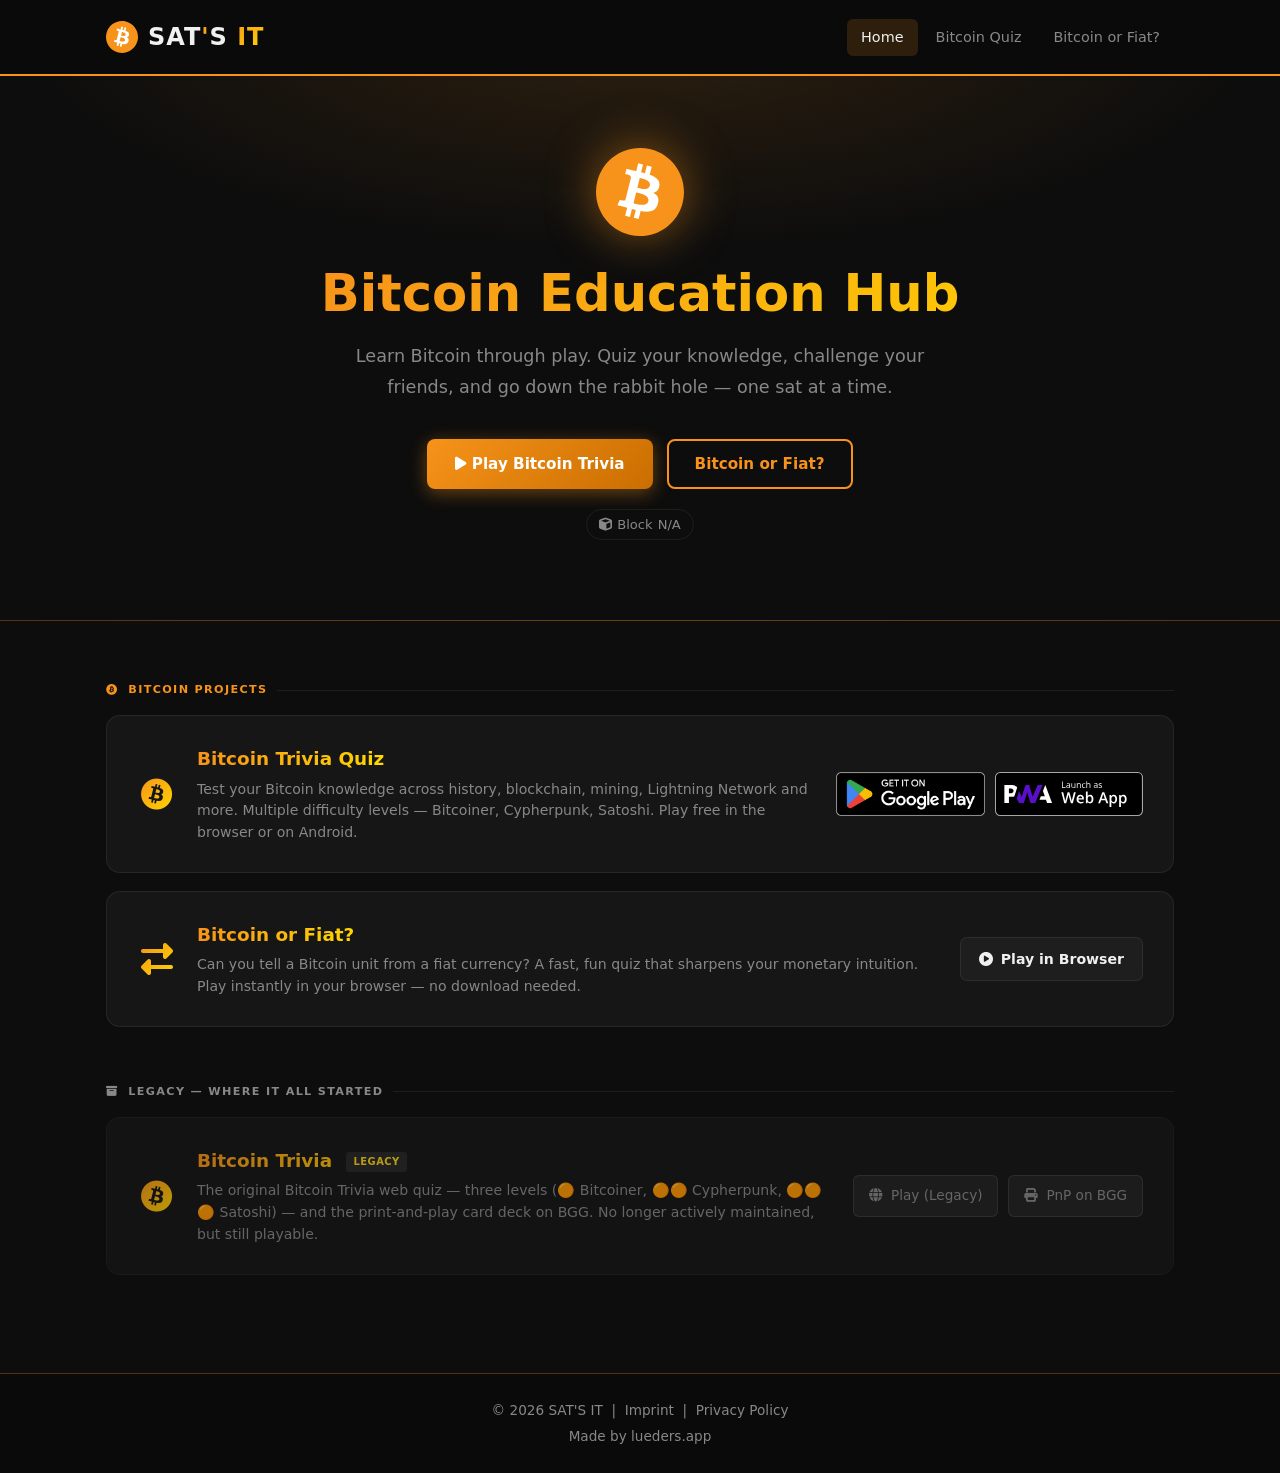
==== index.html @ e28189c7 "add block heigt and adjusted links" ====
<!DOCTYPE html>
<html lang="en">
<head>
    <meta charset="UTF-8">
    <meta name="viewport" content="width=device-width, initial-scale=1.0">
    <meta name="referrer" content="no-referrer">
    <title>Sat's It – Bitcoin Education Hub</title>
    <meta name="description" content="Sat's It is your Bitcoin education hub. Learn Bitcoin through quizzes, games and interactive tools. Bitcoin Trivia Quiz, Bitcoin or Fiat, and more.">
    <link rel="icon" type="image/svg+xml" href="assets/images/bitcoin/Bitcoin.svg">
    <link rel="stylesheet" href="css/style.css">
    <link rel="stylesheet" href="assets/fontawesome/css/all.min.css">
    <link rel="canonical" href="https://sats-it.com/">
</head>
<body>

<header>
    <div class="container">
        <div class="site-title">
            <img src="assets/images/bitcoin/Bitcoin.svg" alt="Bitcoin ₿">
            <a href="index.html">sat<span>'</span>s<span> it</span></a>
        </div>
        <button class="nav-toggle" aria-label="Toggle navigation" aria-expanded="false">
            <span></span><span></span><span></span>
        </button>
        <nav id="main-nav">
            <ul>
                <li><a href="index.html" class="active">Home</a></li>
                <li><a href="https://octoquizpus.com/bitcoin/" target="_blank" rel="noopener noreferrer">Bitcoin Quiz</a></li>
                <li><a href="https://bitcoinorfiat.com" target="_blank" rel="noopener noreferrer">Bitcoin or Fiat?</a></li>
            </ul>
        </nav>
    </div>
</header>

<main>

    <!-- ── Hero ──────────────────────────────────────────────────────────── -->
    <section class="hero">
        <div class="container">
            <img src="assets/images/bitcoin/Bitcoin.svg" alt="Bitcoin Logo" class="hero-logo">
            <h1>Bitcoin Education Hub</h1>
            <p class="hero-sub">
                Learn Bitcoin through play. Quiz your knowledge, challenge your friends,
                and go down the rabbit hole — one sat at a time.
            </p>
            <div class="hero-cta">
                <a href="https://bitcoin.triviaquiz.games" target="_blank" rel="noopener noreferrer" class="btn-primary">
                    <i class="fas fa-play"></i> Play Bitcoin Trivia
                </a>
                <a href="https://bitcoinorfiat.com" target="_blank" rel="noopener noreferrer" class="btn-outline">
                    Bitcoin or Fiat?
                </a>
            </div>
            <div class="block-height-badge">
                <a href="https://mempool.space" target="_blank" rel="noopener noreferrer">
                    <i class="fas fa-cube"></i>
                    Block <span id="block-height">…</span>
                </a>
            </div>
        </div>
    </section>

    <!-- ── Projects ──────────────────────────────────────────────────────── -->
    <section class="projects">
        <div class="container">

            <div class="section-label orange">
                <i class="fab fa-bitcoin"></i> Bitcoin Projects
            </div>

            <!-- Bitcoin Trivia Quiz -->
            <div class="card">
                <div class="card-body">
                    <i class="fab fa-bitcoin card-icon"></i>
                    <div>
                        <h3><a href="https://octoquizpus.com/bitcoin/" target="_blank" rel="noopener noreferrer">Bitcoin Trivia Quiz</a></h3>
                        <p>
                            Test your Bitcoin knowledge across history, blockchain, mining, Lightning Network
                            and more. Multiple difficulty levels — Bitcoiner, Cypherpunk, Satoshi.
                            Play free in the browser or on Android.
                        </p>
                    </div>
                </div>
                <div class="card-actions">
                    <a href="https://play.google.com/store/apps/details?id=com.luederssolutions.bitcointrivia"
                       target="_blank" rel="noopener noreferrer" class="store-btn">
                        <img src="assets/images/googleplay/GetItOnGooglePlay_Badge_Web_color_English.png"
                             alt="Get it on Google Play" class="store-badge">
                    </a>
                    <a href="https://bitcoin.triviaquiz.games" target="_blank" rel="noopener noreferrer" class="store-btn">
                        <img src="assets/images/pwa/PWA-dark-en.svg" alt="Open as PWA" class="store-badge">
                    </a>
                </div>
            </div>

            <!-- Bitcoin or Fiat? -->
            <div class="card">
                <div class="card-body">
                    <i class="fas fa-exchange-alt card-icon"></i>
                    <div>
                        <h3><a href="https://bitcoinorfiat.com" target="_blank" rel="noopener noreferrer">Bitcoin or Fiat?</a></h3>
                        <p>
                            Can you tell a Bitcoin unit from a fiat currency? A fast, fun quiz that sharpens
                            your monetary intuition. Play instantly in your browser — no download needed.
                        </p>
                    </div>
                </div>
                <div class="card-actions">
                    <a href="https://bitcoinorfiat.com" target="_blank" rel="noopener noreferrer" class="play-btn">
                        <i class="fas fa-play-circle"></i> Play in Browser
                    </a>
                </div>
            </div>

            <!-- ── Legacy ─────────────────────────────────────────────────── -->
            <div style="margin-top: 56px;">
                <div class="section-label">
                    <i class="fas fa-archive"></i> Legacy — where it all started
                </div>

                <!-- Bitcoin Trivia Legacy -->
                <div class="card card--legacy">
                    <div class="card-body">
                        <i class="fab fa-bitcoin card-icon"></i>
                        <div>
                            <h3>
                                Bitcoin Trivia
                                <span class="tag-legacy">Legacy</span>
                            </h3>
                            <p>
                                The original Bitcoin Trivia web quiz — three levels (🟠 Bitcoiner,
                                🟠🟠 Cypherpunk, 🟠🟠🟠 Satoshi) — and the print-and-play card deck on BGG.
                                No longer actively maintained, but still playable.
                            </p>
                        </div>
                    </div>
                    <div class="card-actions">
                        <a href="legacy/bitcoin/" class="btn-legacy">
                            <i class="fas fa-globe"></i> Play (Legacy)
                        </a>
                        <a href="https://boardgamegeek.com/boardgame/451160/bitcoin-trivia"
                           target="_blank" rel="noopener noreferrer" class="btn-legacy">
                            <i class="fas fa-print"></i> PnP on BGG
                        </a>
                    </div>
                </div>
            </div>

        </div>
    </section>

</main>

<footer>
    <div class="container">
        <p>
            &copy; 2026 SAT'S IT &nbsp;|&nbsp;
            <a href="https://legal.lueders.solutions/en/imprint/" target="_blank" rel="noopener noreferrer">Imprint</a>
            &nbsp;|&nbsp;
            <a href="https://legal.lueders.solutions/en/privacy/web-sats-it/" target="_blank" rel="noopener noreferrer">Privacy Policy</a>
        </p>
        <p>Made by <a href="https://lueders.app" target="_blank" rel="noopener noreferrer">lueders.app</a></p>
    </div>
</footer>

<!-- Actual block height script -->
<script src="js/nav.js"></script>
<script>
(function () {
    var el = document.getElementById('block-height');
    if (!el) return;

    function updateBlockHeight() {
        fetch('https://mempool.space/api/blocks/tip/height')
            .then(function (r) { return r.ok ? r.text() : Promise.reject(r.status); })
            .then(function (h) { el.textContent = Number(h).toLocaleString(); })
            .catch(function () { el.textContent = 'N/A'; });
    }

    // Initial load
    updateBlockHeight();

    // Auto-update every 30 seconds
    setInterval(updateBlockHeight, 30000);
})();
</script>

</body>
</html>
---- css/style.css ----
/* ── Bitcoin-orange design system ─────────────────────────────────────── */
:root {
    --btc:        #f7931a;   /* Bitcoin orange */
    --btc-deep:   #c96e00;
    --btc-glow:   rgba(247, 147, 26, 0.18);
    --bg:         #0d0d0d;
    --bg-card:    #161616;
    --bg-card-h:  #1e1e1e;
    --bg-header:  #0a0a0a;
    --text:       #f0f0f0;
    --muted:      #888;
    --border:     rgba(255,255,255,0.07);
    --border-btc: rgba(247,147,26,0.3);
}

/* ── Reset ─────────────────────────────────────────────────────────────── */
*, *::before, *::after { box-sizing: border-box; margin: 0; padding: 0; }

body {
    font-family: -apple-system, BlinkMacSystemFont, 'Segoe UI', system-ui,
                 'Helvetica Neue', Arial, sans-serif;
    background: var(--bg);
    color: var(--text);
    line-height: 1.6;
    -webkit-font-smoothing: antialiased;
}

a { color: var(--btc); text-decoration: none; transition: color .2s; }
a:hover { color: #ffd700; }
ul { list-style: none; }

.container {
    width: 90%;
    max-width: 1100px;
    margin: 0 auto;
    padding: 0 16px;
}

/* ── Header ────────────────────────────────────────────────────────────── */
header {
    background: var(--bg-header);
    border-bottom: 2px solid var(--btc);
    padding: 18px 0;
    position: sticky;
    top: 0;
    z-index: 100;
}

header .container {
    display: flex;
    align-items: center;
    justify-content: space-between;
    gap: 12px;
    flex-wrap: wrap;
}

.site-title {
    font-size: 1.5rem;
    font-weight: 900;
    letter-spacing: .04em;
    text-transform: uppercase;
    color: var(--text);
    display: flex;
    align-items: center;
    gap: 10px;
}

.site-title img {
    height: 32px;
    width: auto;
}

.site-title a {
    color: inherit;
}

.site-title span {
    background: linear-gradient(135deg, var(--btc) 0%, #ffd700 100%);
    -webkit-background-clip: text;
    -webkit-text-fill-color: transparent;
    background-clip: text;
}

nav ul {
    display: flex;
    gap: 4px;
}

nav ul li a {
    color: var(--muted);
    font-weight: 500;
    padding: 7px 14px;
    border-radius: 6px;
    display: block;
    font-size: .9rem;
    transition: color .2s, background .2s;
}

nav ul li a:hover,
nav ul li a.active {
    color: var(--text);
    background: rgba(247,147,26,.15);
}

/* Hamburger */
.nav-toggle {
    display: none;
    flex-direction: column;
    justify-content: space-between;
    width: 26px; height: 18px;
    background: none; border: none; cursor: pointer;
}
.nav-toggle span {
    display: block; height: 2px;
    background: var(--text); border-radius: 2px;
    transition: all .25s;
    transform-origin: center;
}
.nav-toggle[aria-expanded="true"] span:nth-child(1) { transform: translateY(8px) rotate(45deg); }
.nav-toggle[aria-expanded="true"] span:nth-child(2) { opacity: 0; }
.nav-toggle[aria-expanded="true"] span:nth-child(3) { transform: translateY(-8px) rotate(-45deg); }

@media (max-width: 640px) {
    .nav-toggle { display: flex; }
    #main-nav { display: none; width: 100%; order: 3; }
    #main-nav.open { display: block; }
    #main-nav ul { flex-direction: column; padding: 8px 0; }
}

/* ── Hero ───────────────────────────────────────────────────────────────── */
.hero {
    padding: 72px 0 80px;
    text-align: center;
    background:
        radial-gradient(ellipse 70% 60% at 50% -10%, rgba(247,147,26,.14) 0%, transparent 70%),
        var(--bg);
    border-bottom: 1px solid var(--border-btc);
}

.hero-logo {
    display: block;
    margin: 0 auto 28px;
    height: 88px;
    width: auto;
    filter: drop-shadow(0 0 24px rgba(247,147,26,.5));
}

.hero h1 {
    font-size: clamp(2rem, 5vw, 3.2rem);
    font-weight: 800;
    line-height: 1.15;
    margin-bottom: 18px;
    background: linear-gradient(135deg, var(--btc) 20%, #ffd700 100%);
    -webkit-background-clip: text;
    -webkit-text-fill-color: transparent;
    background-clip: text;
}

.hero-sub {
    font-size: 1.1rem;
    color: var(--muted);
    max-width: 600px;
    margin: 0 auto 36px;
    line-height: 1.75;
}

.hero-cta {
    display: flex;
    gap: 14px;
    justify-content: center;
    flex-wrap: wrap;
}

.block-height-badge {
    margin-top: 20px;
    font-size: 0.82rem;
    color: var(--muted);
}
.block-height-badge a {
    color: var(--muted);
    display: inline-flex;
    align-items: center;
    gap: 5px;
    border: 1px solid var(--border);
    border-radius: 20px;
    padding: 4px 12px;
    transition: color .2s, border-color .2s;
}
.block-height-badge a:hover {
    color: var(--btc);
    border-color: var(--border-btc);
}

.btn-primary {
    background: linear-gradient(135deg, var(--btc) 0%, var(--btc-deep) 100%);
    color: #fff;
    padding: 13px 28px;
    border-radius: 8px;
    font-weight: 700;
    font-size: .95rem;
    transition: transform .2s, box-shadow .2s;
    box-shadow: 0 4px 18px rgba(247,147,26,.4);
}
.btn-primary:hover {
    color: #fff;
    transform: translateY(-2px);
    box-shadow: 0 6px 24px rgba(247,147,26,.55);
}

.btn-outline {
    color: var(--btc);
    border: 2px solid var(--btc);
    padding: 11px 26px;
    border-radius: 8px;
    font-weight: 600;
    font-size: .95rem;
    transition: all .2s;
}
.btn-outline:hover {
    background: var(--btc);
    color: #fff;
    transform: translateY(-2px);
}

/* ── Section headings ───────────────────────────────────────────────────── */
.section-label {
    font-size: .7rem;
    text-transform: uppercase;
    letter-spacing: .12em;
    font-weight: 700;
    color: var(--muted);
    display: flex;
    align-items: center;
    gap: 10px;
    margin-bottom: 16px;
}
.section-label::after {
    content: '';
    flex: 1;
    height: 1px;
    background: var(--border);
}
.section-label.orange { color: var(--btc); }

/* ── Projects section ───────────────────────────────────────────────────── */
.projects {
    padding: 60px 0 80px;
}

.projects h2 {
    font-size: 1.7rem;
    font-weight: 700;
    margin-bottom: 8px;
    color: var(--text);
}
.projects > .container > p {
    color: var(--muted);
    margin-bottom: 40px;
    font-size: .95rem;
}

/* ── Project card ───────────────────────────────────────────────────────── */
.card {
    background: var(--bg-card);
    border: 1px solid var(--border);
    border-radius: 14px;
    padding: 28px 30px;
    margin-bottom: 18px;
    display: flex;
    align-items: center;
    justify-content: space-between;
    gap: 24px;
    transition: background .25s, box-shadow .25s, border-color .25s;
}
.card:hover {
    background: var(--bg-card-h);
    border-color: var(--border-btc);
    box-shadow: 0 8px 28px rgba(0,0,0,.35), inset 4px 0 0 var(--btc);
}

.card-body {
    display: flex;
    align-items: center;
    gap: 20px;
    flex: 1;
    min-width: 0;
}

.card-icon {
    font-size: 2rem;
    flex-shrink: 0;
    width: 40px;
    text-align: center;
    background: linear-gradient(135deg, var(--btc) 0%, #ffd700 100%);
    -webkit-background-clip: text;
    -webkit-text-fill-color: transparent;
    background-clip: text;
}

.card-body h3 {
    font-size: 1.15rem;
    font-weight: 700;
    margin-bottom: 5px;
    background: linear-gradient(90deg, var(--btc), #ffd700);
    -webkit-background-clip: text;
    -webkit-text-fill-color: transparent;
    background-clip: text;
    display: inline-block;
}

.card-body h3 a { color: inherit; -webkit-text-fill-color: inherit; }

.card-body p {
    color: var(--muted);
    font-size: .88rem;
    line-height: 1.55;
}

.card-actions {
    display: flex;
    gap: 10px;
    align-items: center;
    flex-shrink: 0;
    flex-wrap: wrap;
}

.store-btn {
    display: inline-block;
    line-height: 0;
    transition: transform .2s, opacity .2s;
}
.store-btn:hover { transform: translateY(-2px); opacity: .85; }

.store-badge { height: 44px; width: auto; display: block; }

.play-btn {
    display: inline-flex;
    align-items: center;
    gap: 8px;
    padding: 10px 18px;
    background: var(--bg-card-h);
    border: 1px solid var(--border);
    border-radius: 7px;
    font-size: .88rem;
    font-weight: 600;
    color: var(--text);
    transition: border-color .2s, background .2s;
}
.play-btn:hover {
    color: var(--text);
    border-color: var(--btc);
    background: rgba(247,147,26,.1);
}

/* ── Legacy card ────────────────────────────────────────────────────────── */
.card--legacy {
    opacity: .72;
    border-color: rgba(255,255,255,.04);
}
.card--legacy:hover { opacity: 1; }

.tag-legacy {
    display: inline-block;
    background: rgba(255,255,255,.08);
    color: var(--muted);
    font-size: .62rem;
    font-weight: 700;
    text-transform: uppercase;
    padding: 2px 7px;
    border-radius: 3px;
    vertical-align: middle;
    margin-left: 8px;
    letter-spacing: .05em;
}

.btn-legacy {
    display: inline-flex;
    align-items: center;
    gap: 8px;
    background: rgba(255,255,255,.06);
    color: var(--muted);
    padding: 9px 15px;
    border-radius: 6px;
    font-size: .85rem;
    font-weight: 500;
    border: 1px solid rgba(255,255,255,.1);
    transition: background .2s, color .2s;
}
.btn-legacy:hover { background: rgba(255,255,255,.12); color: var(--text); }

/* ── Mobile card stacking ───────────────────────────────────────────────── */
@media (max-width: 680px) {
    .card {
        flex-direction: column;
        align-items: flex-start;
    }
    .card-actions { width: 100%; }
}

/* ── Footer ─────────────────────────────────────────────────────────────── */
footer {
    background: var(--bg-header);
    border-top: 1px solid var(--border-btc);
    padding: 24px 0;
    text-align: center;
}

footer p {
    color: var(--muted);
    font-size: .85rem;
    line-height: 1.9;
}

footer a {
    color: var(--muted);
    transition: color .2s;
}
footer a:hover { color: var(--btc); }
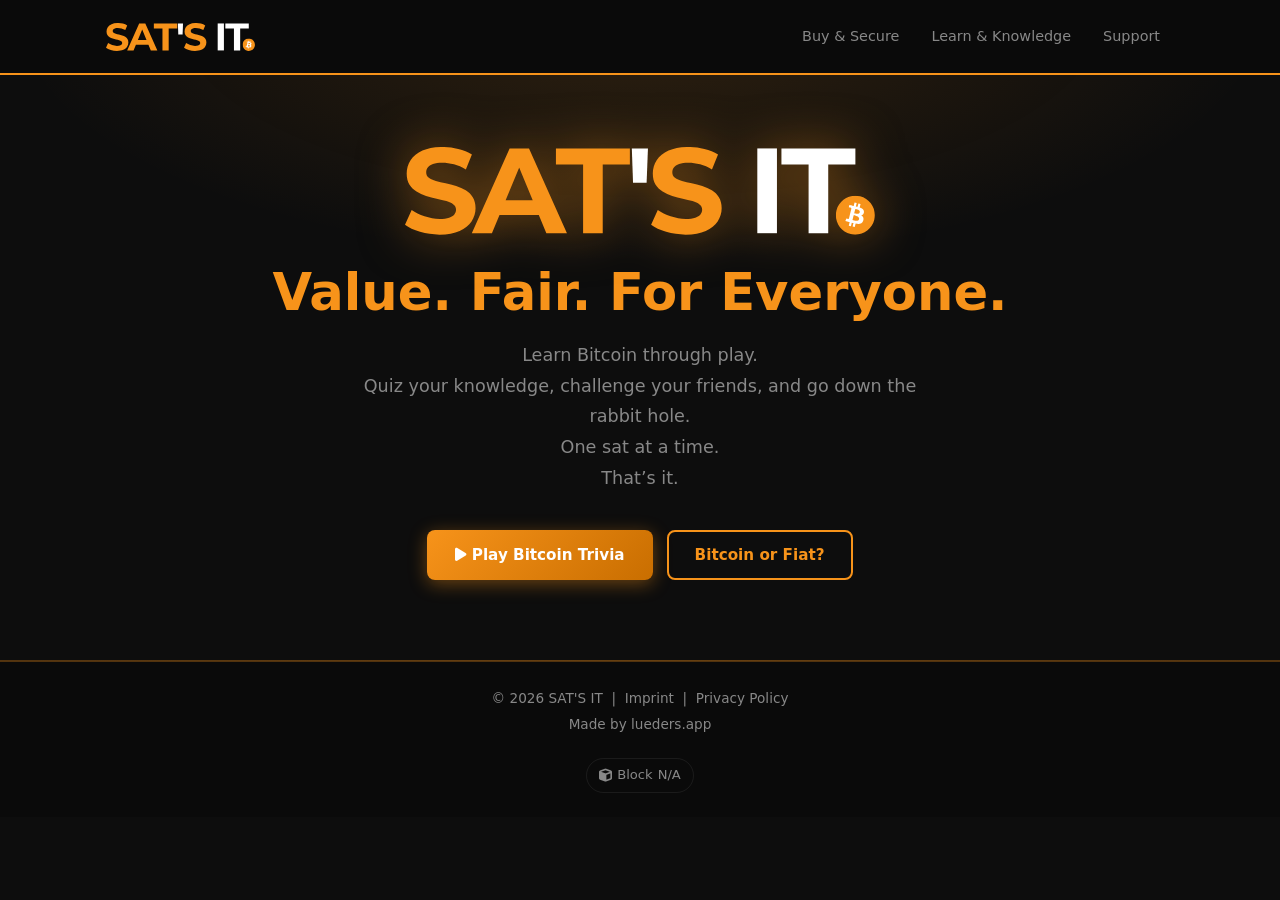
==== commit 5a0efcd1: "big update" ====
--- a/index.html
+++ b/index.html
@@ -16,17 +16,19 @@
 <header>
     <div class="container">
         <div class="site-title">
-            <img src="assets/images/bitcoin/Bitcoin.svg" alt="Bitcoin ₿">
-            <a href="index.html">sat<span>'</span>s<span> it</span></a>
+            <a href="index.html">
+                <img src="assets/images/logo/sats-it_logo_v1.svg" alt="SAT'S IT.">
+            </a>
         </div>
         <button class="nav-toggle" aria-label="Toggle navigation" aria-expanded="false">
             <span></span><span></span><span></span>
         </button>
         <nav id="main-nav">
             <ul>
-                <li><a href="index.html" class="active">Home</a></li>
-                <li><a href="https://octoquizpus.com/bitcoin/" target="_blank" rel="noopener noreferrer">Bitcoin Quiz</a></li>
-                <li><a href="https://bitcoinorfiat.com" target="_blank" rel="noopener noreferrer">Bitcoin or Fiat?</a></li>
+                <li><a href="/buy-secure">Buy &amp; Secure</a></li>
+                <li><a href="/learn">Learn &amp; Knowledge</a></li>
+                <!-- <li><a href="/tools">Tools &amp; Services</a></li> -->
+                <li><a href="/support">Support</a></li>
             </ul>
         </nav>
     </div>
@@ -37,11 +39,13 @@
     <!-- ── Hero ──────────────────────────────────────────────────────────── -->
     <section class="hero">
         <div class="container">
-            <img src="assets/images/bitcoin/Bitcoin.svg" alt="Bitcoin Logo" class="hero-logo">
-            <h1>Bitcoin Education Hub</h1>
+            <img src="assets/images/logo/sats-it_logo_v1.svg" alt="Sat's It" class="hero-logo">
+            <h1> Value. Fair. For Everyone.</h1>
             <p class="hero-sub">
-                Learn Bitcoin through play. Quiz your knowledge, challenge your friends,
-                and go down the rabbit hole — one sat at a time.
+                Learn Bitcoin through play.<br>
+                Quiz your knowledge, challenge your friends, and go down the rabbit hole. <br>
+                One sat at a time.<br>
+                That’s it.
             </p>
             <div class="hero-cta">
                 <a href="https://bitcoin.triviaquiz.games" target="_blank" rel="noopener noreferrer" class="btn-primary">
@@ -51,103 +55,10 @@
                     Bitcoin or Fiat?
                 </a>
             </div>
-            <div class="block-height-badge">
-                <a href="https://mempool.space" target="_blank" rel="noopener noreferrer">
-                    <i class="fas fa-cube"></i>
-                    Block <span id="block-height">…</span>
-                </a>
-            </div>
         </div>
     </section>
 
-    <!-- ── Projects ──────────────────────────────────────────────────────── -->
-    <section class="projects">
-        <div class="container">
 
-            <div class="section-label orange">
-                <i class="fab fa-bitcoin"></i> Bitcoin Projects
-            </div>
-
-            <!-- Bitcoin Trivia Quiz -->
-            <div class="card">
-                <div class="card-body">
-                    <i class="fab fa-bitcoin card-icon"></i>
-                    <div>
-                        <h3><a href="https://octoquizpus.com/bitcoin/" target="_blank" rel="noopener noreferrer">Bitcoin Trivia Quiz</a></h3>
-                        <p>
-                            Test your Bitcoin knowledge across history, blockchain, mining, Lightning Network
-                            and more. Multiple difficulty levels — Bitcoiner, Cypherpunk, Satoshi.
-                            Play free in the browser or on Android.
-                        </p>
-                    </div>
-                </div>
-                <div class="card-actions">
-                    <a href="https://play.google.com/store/apps/details?id=com.luederssolutions.bitcointrivia"
-                       target="_blank" rel="noopener noreferrer" class="store-btn">
-                        <img src="assets/images/googleplay/GetItOnGooglePlay_Badge_Web_color_English.png"
-                             alt="Get it on Google Play" class="store-badge">
-                    </a>
-                    <a href="https://bitcoin.triviaquiz.games" target="_blank" rel="noopener noreferrer" class="store-btn">
-                        <img src="assets/images/pwa/PWA-dark-en.svg" alt="Open as PWA" class="store-badge">
-                    </a>
-                </div>
-            </div>
-
-            <!-- Bitcoin or Fiat? -->
-            <div class="card">
-                <div class="card-body">
-                    <i class="fas fa-exchange-alt card-icon"></i>
-                    <div>
-                        <h3><a href="https://bitcoinorfiat.com" target="_blank" rel="noopener noreferrer">Bitcoin or Fiat?</a></h3>
-                        <p>
-                            Can you tell a Bitcoin unit from a fiat currency? A fast, fun quiz that sharpens
-                            your monetary intuition. Play instantly in your browser — no download needed.
-                        </p>
-                    </div>
-                </div>
-                <div class="card-actions">
-                    <a href="https://bitcoinorfiat.com" target="_blank" rel="noopener noreferrer" class="play-btn">
-                        <i class="fas fa-play-circle"></i> Play in Browser
-                    </a>
-                </div>
-            </div>
-
-            <!-- ── Legacy ─────────────────────────────────────────────────── -->
-            <div style="margin-top: 56px;">
-                <div class="section-label">
-                    <i class="fas fa-archive"></i> Legacy — where it all started
-                </div>
-
-                <!-- Bitcoin Trivia Legacy -->
-                <div class="card card--legacy">
-                    <div class="card-body">
-                        <i class="fab fa-bitcoin card-icon"></i>
-                        <div>
-                            <h3>
-                                Bitcoin Trivia
-                                <span class="tag-legacy">Legacy</span>
-                            </h3>
-                            <p>
-                                The original Bitcoin Trivia web quiz — three levels (🟠 Bitcoiner,
-                                🟠🟠 Cypherpunk, 🟠🟠🟠 Satoshi) — and the print-and-play card deck on BGG.
-                                No longer actively maintained, but still playable.
-                            </p>
-                        </div>
-                    </div>
-                    <div class="card-actions">
-                        <a href="legacy/bitcoin/" class="btn-legacy">
-                            <i class="fas fa-globe"></i> Play (Legacy)
-                        </a>
-                        <a href="https://boardgamegeek.com/boardgame/451160/bitcoin-trivia"
-                           target="_blank" rel="noopener noreferrer" class="btn-legacy">
-                            <i class="fas fa-print"></i> PnP on BGG
-                        </a>
-                    </div>
-                </div>
-            </div>
-
-        </div>
-    </section>
 
 </main>
 
@@ -160,6 +71,12 @@
             <a href="https://legal.lueders.solutions/en/privacy/web-sats-it/" target="_blank" rel="noopener noreferrer">Privacy Policy</a>
         </p>
         <p>Made by <a href="https://lueders.app" target="_blank" rel="noopener noreferrer">lueders.app</a></p>
+        <p class="block-height-badge">
+            <a href="https://mempool.space" target="_blank" rel="noopener noreferrer">
+                <i class="fas fa-cube"></i>
+                Block <span id="block-height">…</span>
+            </a>
+        </p>
     </div>
 </footer>
 
--- a/css/style.css
+++ b/css/style.css
@@ -66,19 +66,15 @@
 }
 
 .site-title img {
-    height: 32px;
+    height: 28px;
     width: auto;
+    display: block;
 }
 
 .site-title a {
-    color: inherit;
-}
-
-.site-title span {
-    background: linear-gradient(135deg, var(--btc) 0%, #ffd700 100%);
-    -webkit-background-clip: text;
-    -webkit-text-fill-color: transparent;
-    background-clip: text;
+    display: flex;
+    align-items: center;
+    line-height: 0;
 }
 
 nav ul {
@@ -150,10 +146,7 @@
     font-weight: 800;
     line-height: 1.15;
     margin-bottom: 18px;
-    background: linear-gradient(135deg, var(--btc) 20%, #ffd700 100%);
-    -webkit-background-clip: text;
-    -webkit-text-fill-color: transparent;
-    background-clip: text;
+    color: var(--btc);
 }
 
 .hero-sub {
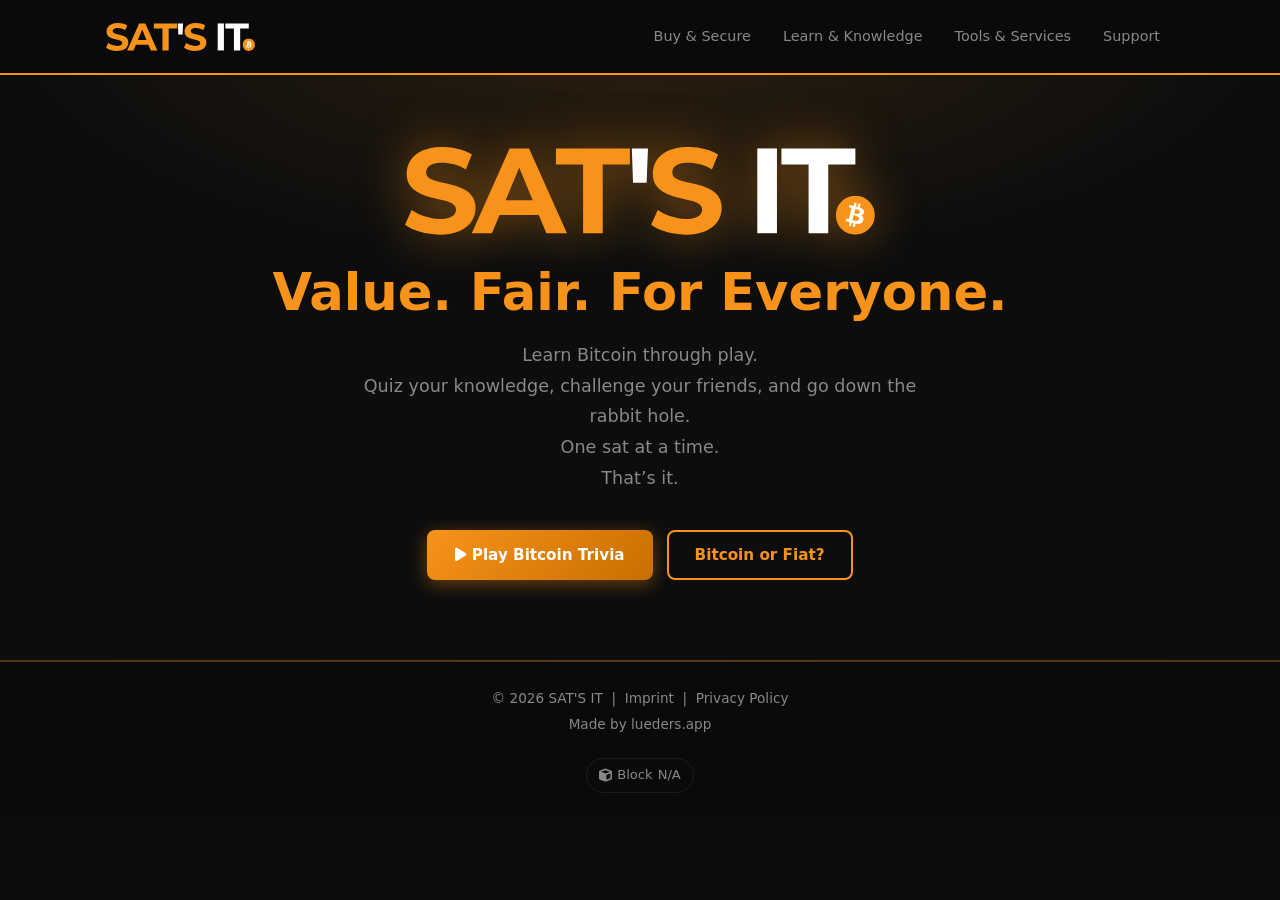
==== commit db0b2125: "reactie tools" ====
--- a/index.html
+++ b/index.html
@@ -27,7 +27,7 @@
             <ul>
                 <li><a href="/buy-secure">Buy &amp; Secure</a></li>
                 <li><a href="/learn">Learn &amp; Knowledge</a></li>
-                <!-- <li><a href="/tools">Tools &amp; Services</a></li> -->
+                <li><a href="/tools">Tools &amp; Services</a></li>
                 <li><a href="/support">Support</a></li>
             </ul>
         </nav>
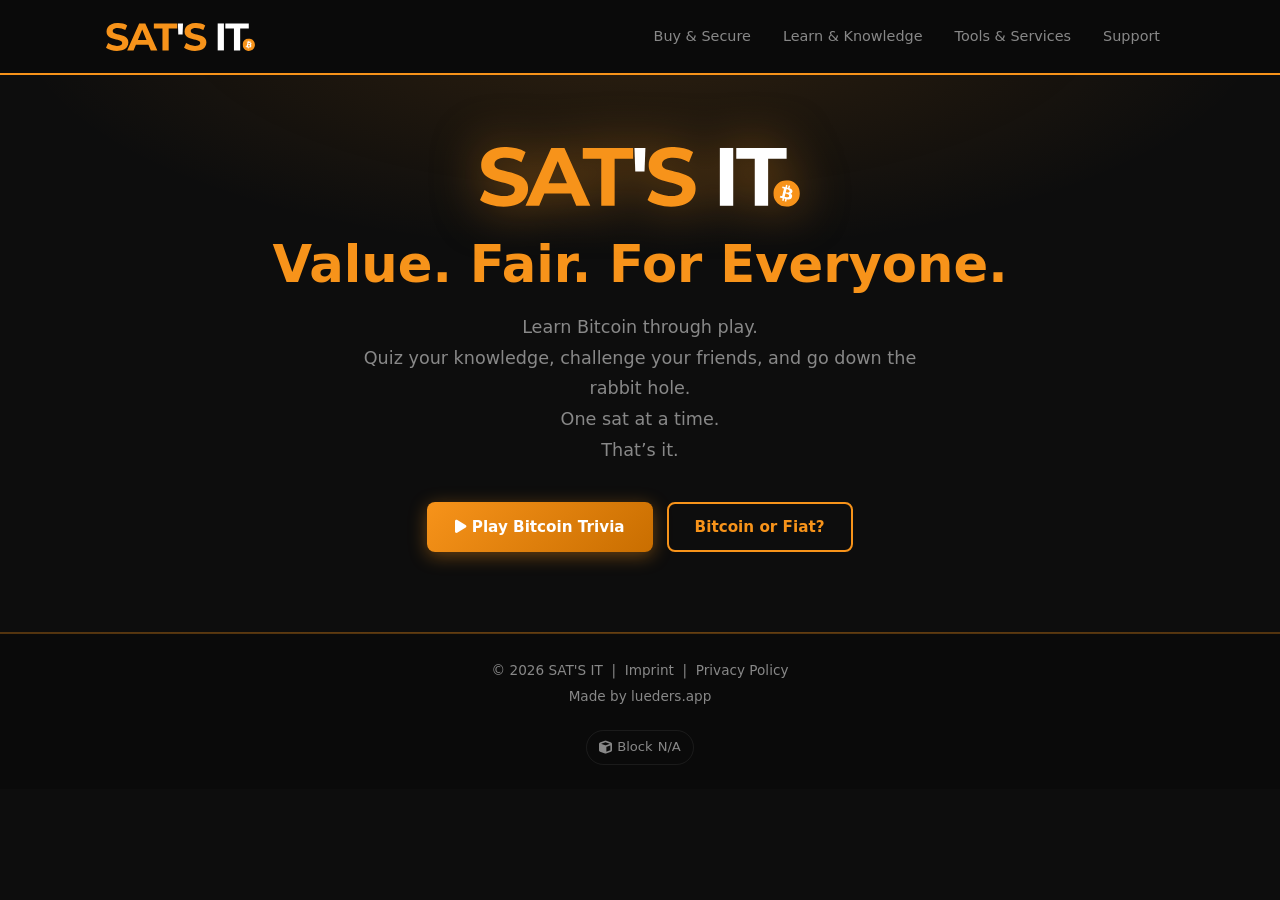
==== commit 5133b7be: "mobile adjustment" ====
--- a/index.html
+++ b/index.html
@@ -40,7 +40,7 @@
     <section class="hero">
         <div class="container">
             <img src="assets/images/logo/sats-it_logo_v1.svg" alt="Sat's It" class="hero-logo">
-            <h1> Value. Fair. For Everyone.</h1>
+            <h1><span class="hero-line">Value.</span> <span class="hero-line">Fair.</span> <span class="hero-line">For Everyone.</span></h1>
             <p class="hero-sub">
                 Learn Bitcoin through play.<br>
                 Quiz your knowledge, challenge your friends, and go down the rabbit hole. <br>
--- a/css/style.css
+++ b/css/style.css
@@ -136,8 +136,8 @@
 .hero-logo {
     display: block;
     margin: 0 auto 28px;
-    height: 88px;
-    width: auto;
+    width: clamp(160px, 40vw, 320px);
+    height: auto;
     filter: drop-shadow(0 0 24px rgba(247,147,26,.5));
 }
 
@@ -147,6 +147,10 @@
     line-height: 1.15;
     margin-bottom: 18px;
     color: var(--btc);
+}
+
+@media (max-width: 540px) {
+    .hero-line { display: block; }
 }
 
 .hero-sub {
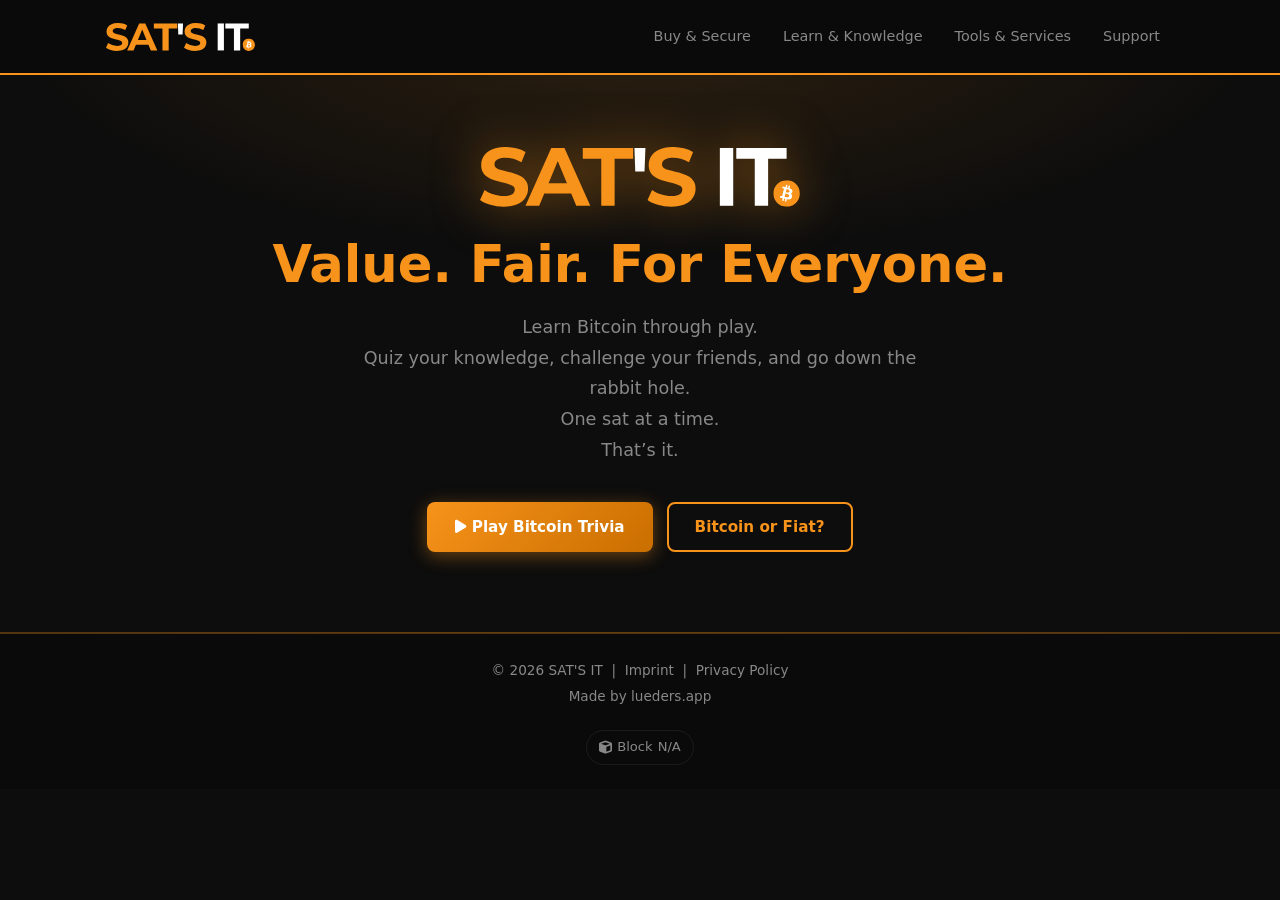
==== commit 7203624b: "fix: mobile logo size, hero h1 line breaks, calculator price badge layout" ====
--- a/index.html
+++ b/index.html
@@ -40,7 +40,7 @@
     <section class="hero">
         <div class="container">
             <img src="assets/images/logo/sats-it_logo_v1.svg" alt="Sat's It" class="hero-logo">
-            <h1><span class="hero-line">Value.</span> <span class="hero-line">Fair.</span> <span class="hero-line">For Everyone.</span></h1>
+            <h1>Value. Fair. <span class="hero-line--break">For Everyone.</span></h1>
             <p class="hero-sub">
                 Learn Bitcoin through play.<br>
                 Quiz your knowledge, challenge your friends, and go down the rabbit hole. <br>
--- a/css/style.css
+++ b/css/style.css
@@ -136,7 +136,7 @@
 .hero-logo {
     display: block;
     margin: 0 auto 28px;
-    width: clamp(160px, 40vw, 320px);
+    width: clamp(200px, 55vw, 320px);
     height: auto;
     filter: drop-shadow(0 0 24px rgba(247,147,26,.5));
 }
@@ -150,7 +150,7 @@
 }
 
 @media (max-width: 540px) {
-    .hero-line { display: block; }
+    .hero-line--break { display: block; }
 }
 
 .hero-sub {
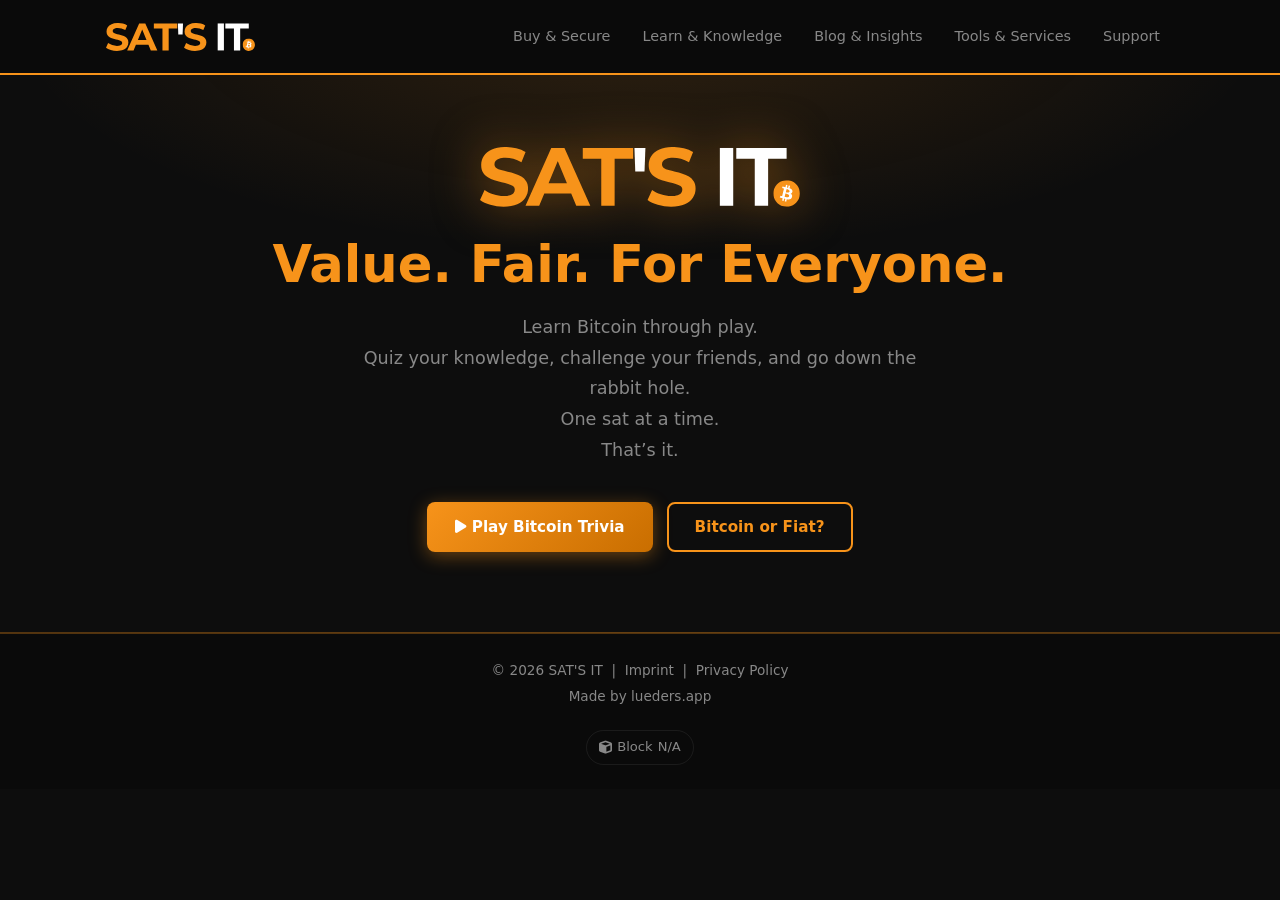
==== commit 534c5e9c: "feat: add Blog & Insights as top-level nav; blog article bitcoin-and-fatherhood" ====
--- a/index.html
+++ b/index.html
@@ -27,6 +27,7 @@
             <ul>
                 <li><a href="/buy-secure">Buy &amp; Secure</a></li>
                 <li><a href="/learn">Learn &amp; Knowledge</a></li>
+                <li><a href="/blog">Blog &amp; Insights</a></li>
                 <li><a href="/tools">Tools &amp; Services</a></li>
                 <li><a href="/support">Support</a></li>
             </ul>
